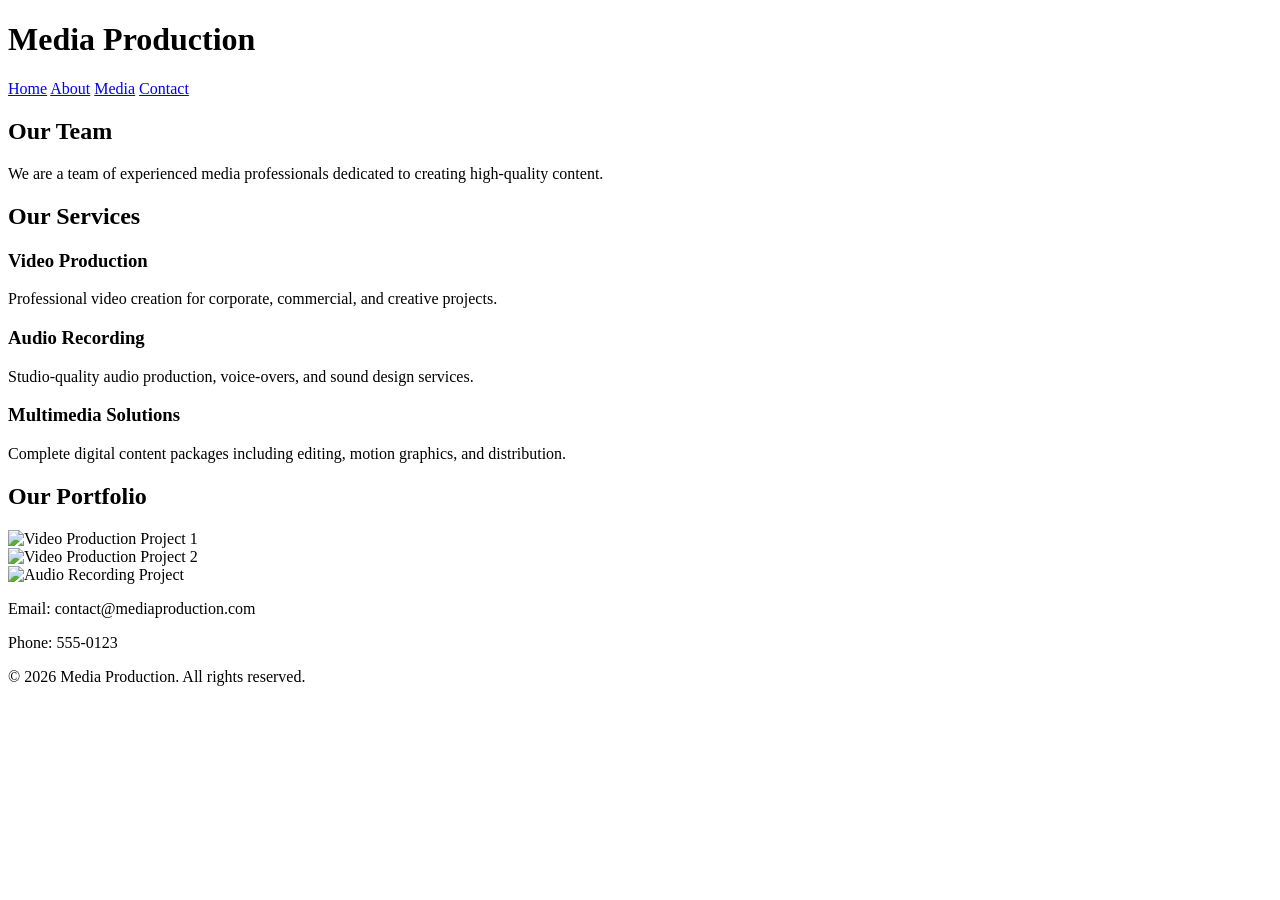
==== about.html @ 3b86c00f "added first changes to avout page" ====
<!DOCTYPE html>
<html lang="en">
<head>
    <meta charset="UTF-8">
    <meta name="viewport" content="width=device-width, initial-scale=1.0">
    <meta name="description" content="Learn about our experienced media production team and the professional services we offer.">
    <title>About Us - Media Production</title>
    <link rel="stylesheet" href="styles.css">
</head>
<body>
    <!-- Reusing the same header structure as index.html -->
    <header class="header">
        <div class="logo">
            <h1>Media Production</h1>
        </div>
        <nav class="nav">
            <a href="index.html">Home</a>
            <a href="about.html" class="active">About</a>
            <a href="media.html">Media</a>
            <a href="contact.html">Contact</a>
        </nav>
    </header>

    <main>
        <!-- Our Team Section -->
        <section class="team-section">
            <div class="container">
                <h2>Our Team</h2>
                <p class="section-description">
                    We are a team of experienced media professionals dedicated to creating high-quality content.
                </p>
            </div>
        </section>

        <!-- Services Section - Using Flexbox/Grid -->
        <section class="services-section">
            <div class="container">
                <h2>Our Services</h2>
                
                <div class="services-grid">
                    <div class="service-card">
                        <h3>Video Production</h3>
                        <p>Professional video creation for corporate, commercial, and creative projects.</p>
                    </div>
                    <div class="service-card">
                        <h3>Audio Recording</h3>
                        <p>Studio-quality audio production, voice-overs, and sound design services.</p>
                    </div>
                    <div class="service-card">
                        <h3>Multimedia Solutions</h3>
                        <p>Complete digital content packages including editing, motion graphics, and distribution.</p>
                    </div>
                </div>
            </div>
        </section>

        <!-- Portfolio Section - CSS Grid Gallery -->
        <section class="portfolio-section">
            <div class="container">
                <h2>Our Portfolio</h2>
                <div class="portfolio-grid">
                    <div class="portfolio-item">
                        <img src="images/work1.jpg" alt="Video Production Project 1">
                    </div>
                    <div class="portfolio-item">
                        <img src="images/work2.jpg" alt="Video Production Project 2">
                    </div>
                    <div class="portfolio-item">
                        <img src="images/work3.jpg" alt="Audio Recording Project">
                    </div>
                    <!-- Add more images as needed -->
                </div>
            </div>
        </section>
    </main>

    <!-- Footer -->
    <footer class="footer">
        <div class="container">
            <p>Email: contact@mediaproduction.com</p>
            <p>Phone: 555-0123</p>
            <p>&copy; 2026 Media Production. All rights reserved.</p>
        </div>
    </footer>

    <script src="js/script.js" defer></script>
</body>
</html>
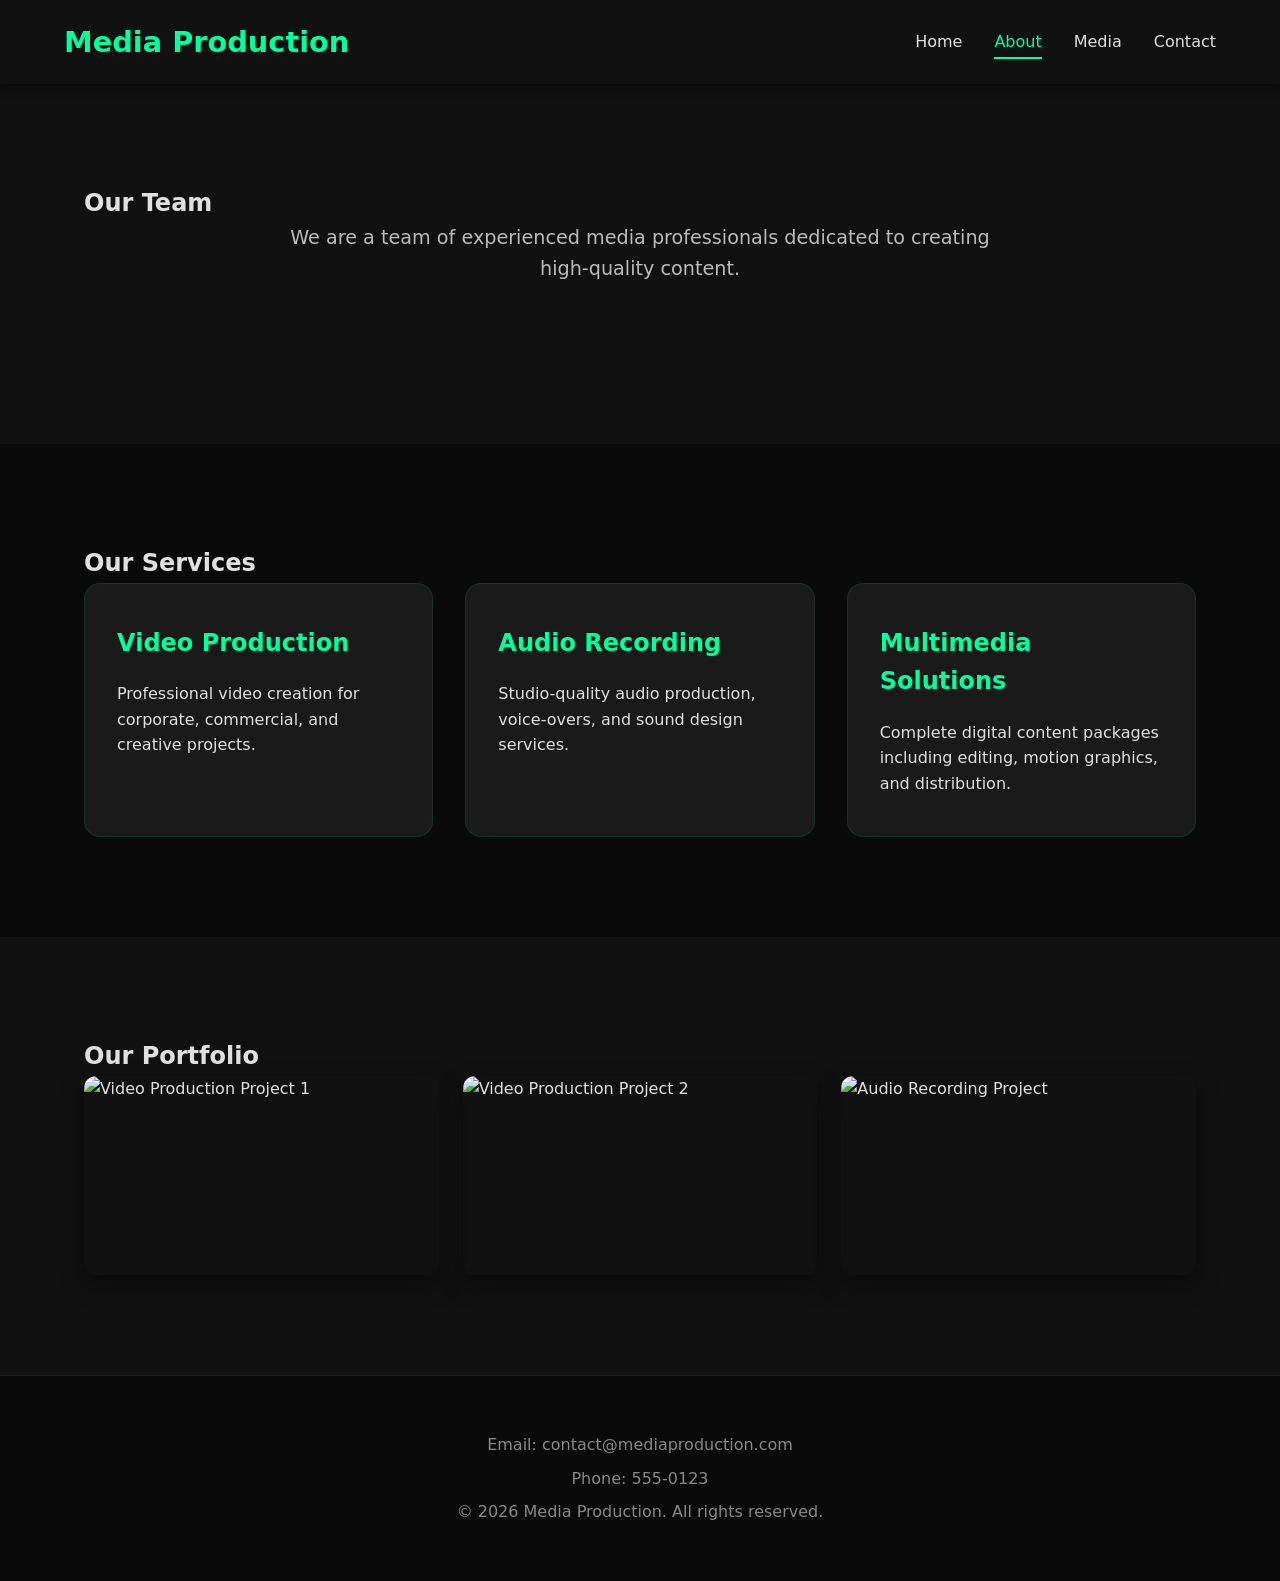
==== commit c0d4a636: "updated files to be linked with css from the folder" ====
--- a/about.html
+++ b/about.html
@@ -5,7 +5,7 @@
     <meta name="viewport" content="width=device-width, initial-scale=1.0">
     <meta name="description" content="Learn about our experienced media production team and the professional services we offer.">
     <title>About Us - Media Production</title>
-    <link rel="stylesheet" href="styles.css">
+    <link rel="stylesheet" href="/css/styles.css">
 </head>
 <body>
     <!-- Reusing the same header structure as index.html -->
--- a/css/styles.css
+++ b/css/styles.css
@@ -0,0 +1,373 @@
+/* =============================================
+   Media Production - Full Website Styles
+   Modern Dark Theme | Responsive | Advanced CSS
+   ============================================= */
+
+/* Reset & Base */
+* {
+    margin: 0;
+    padding: 0;
+    box-sizing: border-box;
+}
+
+body {
+    font-family: 'Segoe UI', system-ui, Arial, sans-serif;
+    line-height: 1.6;
+    color: #e0e0e0;
+    background-color: #0a0a0a;
+}
+
+/* ===================== HEADER (Shared) ===================== */
+.header {
+    background-color: #111111;
+    padding: 1.2rem 5%;
+    display: flex;
+    justify-content: space-between;
+    align-items: center;
+    position: sticky;
+    top: 0;
+    z-index: 100;
+    box-shadow: 0 2px 10px rgba(0, 0, 0, 0.5);
+}
+
+.logo h1 {
+    color: #00ff9d;
+    font-size: 1.8rem;
+    font-weight: 700;
+}
+
+.nav {
+    display: flex;
+    gap: 2rem;
+}
+
+.nav a {
+    color: #e0e0e0;
+    text-decoration: none;
+    font-weight: 500;
+    transition: all 0.3s ease;
+    position: relative;
+}
+
+.nav a:hover {
+    color: #00ff9d;
+    transform: translateY(-2px);
+}
+
+.nav a::after {
+    content: '';
+    position: absolute;
+    bottom: -4px;
+    left: 0;
+    width: 0;
+    height: 2px;
+    background-color: #00ff9d;
+    transition: width 0.3s ease;
+}
+
+.nav a:hover::after,
+.nav a.active::after {
+    width: 100%;
+}
+
+.nav a.active {
+    color: #00ff9d;
+}
+
+/* ===================== HERO (Index only) ===================== */
+.hero {
+    min-height: 85vh;
+    background: linear-gradient(rgba(0, 0, 0, 0.75), rgba(0, 0, 0, 0.75)), #1a1a1a;
+    display: flex;
+    align-items: center;
+    justify-content: center;
+    text-align: center;
+    position: relative;
+}
+
+.hero-content {
+    max-width: 800px;
+    padding: 0 20px;
+}
+
+.hero h2 {
+    font-size: 3.2rem;
+    margin-bottom: 1rem;
+    color: white;
+    text-shadow: 0 4px 15px rgba(0, 0, 0, 0.6);
+    animation: fadeInDown 1s ease forwards;
+}
+
+.hero p {
+    font-size: 1.3rem;
+    margin-bottom: 2.5rem;
+    color: #cccccc;
+    animation: fadeInUp 1s ease 0.3s forwards;
+    opacity: 0;
+}
+
+.cta-button {
+    display: inline-block;
+    background-color: #00ff9d;
+    color: #000;
+    padding: 14px 36px;
+    font-size: 1.1rem;
+    font-weight: 600;
+    text-decoration: none;
+    border-radius: 50px;
+    transition: all 0.4s ease;
+    box-shadow: 0 8px 25px rgba(0, 255, 157, 0.3);
+}
+
+.cta-button:hover {
+    background-color: #fff;
+    transform: scale(1.08) translateY(-4px);
+    box-shadow: 0 15px 35px rgba(0, 255, 157, 0.4);
+}
+
+/* ===================== REUSABLE CONTAINER ===================== */
+.container {
+    max-width: 1200px;
+    margin: 0 auto;
+    padding: 0 20px;
+}
+
+/* ===================== SECTIONS ===================== */
+section {
+    padding: 100px 5%;
+}
+
+/* ===================== ABOUT PAGE ===================== */
+.team-section, .services-section, .portfolio-section {
+    background-color: #111111;
+}
+
+.services-section {
+    background-color: #0a0a0a;
+}
+
+.section-description {
+    max-width: 700px;
+    margin: 0 auto 60px;
+    font-size: 1.2rem;
+    color: #bbbbbb;
+    text-align: center;
+}
+
+.services-grid, .portfolio-grid {
+    display: grid;
+    grid-template-columns: repeat(auto-fit, minmax(320px, 1fr));
+    gap: 2rem;
+}
+
+.service-card, .feature-card {
+    background-color: #1a1a1a;
+    padding: 2.5rem 2rem;
+    border-radius: 16px;
+    transition: all 0.4s ease;
+    border: 1px solid rgba(0, 255, 157, 0.1);
+}
+
+.service-card:hover, .feature-card:hover {
+    transform: translateY(-10px);
+    border-color: #00ff9d;
+    box-shadow: 0 15px 35px rgba(0, 255, 157, 0.2);
+}
+
+.service-card h3, .feature-card h3 {
+    color: #00ff9d;
+    margin-bottom: 1.2rem;
+    font-size: 1.5rem;
+}
+
+.portfolio-grid {
+    gap: 1.5rem;
+}
+
+.portfolio-item {
+    overflow: hidden;
+    border-radius: 12px;
+    aspect-ratio: 16 / 9;
+    box-shadow: 0 10px 25px rgba(0, 0, 0, 0.4);
+    transition: transform 0.4s ease;
+}
+
+.portfolio-item:hover {
+    transform: scale(1.04);
+}
+
+.portfolio-item img {
+    width: 100%;
+    height: 100%;
+    object-fit: cover;
+    transition: transform 0.6s ease;
+}
+
+.portfolio-item:hover img {
+    transform: scale(1.12);
+}
+
+/* ===================== MEDIA PAGE ===================== */
+.video-showcase video {
+    width: 100%;
+    max-width: 900px;
+    border-radius: 12px;
+    margin: 20px 0;
+    box-shadow: 0 15px 35px rgba(0, 0, 0, 0.6);
+}
+
+.audio-section {
+    background-color: #111111;
+}
+
+.audio-player {
+    width: 100%;
+    max-width: 600px;
+    margin: 20px 0;
+}
+
+.location-section {
+    background-color: #0a0a0a;
+}
+
+.map-container {
+    width: 100%;
+    max-width: 800px;
+    height: 400px;
+    border-radius: 12px;
+    overflow: hidden;
+    margin: 20px 0;
+    box-shadow: 0 10px 30px rgba(0, 0, 0, 0.5);
+}
+
+.testimonials-grid {
+    display: grid;
+    grid-template-columns: repeat(auto-fit, minmax(280px, 1fr));
+    gap: 2rem;
+    margin-top: 2rem;
+}
+
+.testimonial-card {
+    background-color: #1a1a1a;
+    padding: 2rem;
+    border-radius: 16px;
+    text-align: center;
+    transition: all 0.4s ease;
+}
+
+.testimonial-card:hover {
+    transform: translateY(-8px);
+}
+
+.testimonial-card img {
+    width: 100px;
+    height: 100px;
+    border-radius: 50%;
+    object-fit: cover;
+    margin-bottom: 1rem;
+    border: 3px solid #00ff9d;
+}
+
+/* ===================== CONTACT PAGE ===================== */
+.contact-section {
+    background-color: #111111;
+}
+
+.contact-form {
+    max-width: 700px;
+    margin: 0 auto;
+    background-color: #1a1a1a;
+    padding: 3rem;
+    border-radius: 16px;
+}
+
+.contact-form label {
+    display: block;
+    margin-bottom: 8px;
+    color: #00ff9d;
+    font-weight: 500;
+}
+
+.contact-form input,
+.contact-form textarea {
+    width: 100%;
+    padding: 14px;
+    margin-bottom: 1.5rem;
+    background-color: #222;
+    border: 1px solid #444;
+    border-radius: 8px;
+    color: #eee;
+    font-size: 1rem;
+    transition: border 0.3s ease;
+}
+
+.contact-form input:focus,
+.contact-form textarea:focus {
+    border-color: #00ff9d;
+    outline: none;
+    box-shadow: 0 0 0 3px rgba(0, 255, 157, 0.2);
+}
+
+.contact-form button {
+    background-color: #00ff9d;
+    color: #000;
+    padding: 14px 40px;
+    font-size: 1.1rem;
+    font-weight: 600;
+    border: none;
+    border-radius: 50px;
+    cursor: pointer;
+    transition: all 0.4s ease;
+}
+
+.contact-form button:hover {
+    background-color: #fff;
+    transform: scale(1.05);
+}
+
+/* ===================== FOOTER (Shared) ===================== */
+.footer {
+    background-color: #0a0a0a;
+    padding: 3rem 5%;
+    text-align: center;
+    border-top: 1px solid #222;
+}
+
+.footer p {
+    margin: 8px 0;
+    color: #888;
+}
+
+/* ===================== ANIMATIONS ===================== */
+@keyframes fadeInDown {
+    from { opacity: 0; transform: translateY(-40px); }
+    to { opacity: 1; transform: translateY(0); }
+}
+
+@keyframes fadeInUp {
+    from { opacity: 0; transform: translateY(30px); }
+    to { opacity: 1; transform: translateY(0); }
+}
+
+/* ===================== RESPONSIVE ===================== */
+@media (max-width: 768px) {
+    .header {
+        flex-direction: column;
+        gap: 1rem;
+        padding: 1rem 5%;
+    }
+    
+    .nav {
+        gap: 1.2rem;
+        flex-wrap: wrap;
+        justify-content: center;
+    }
+    
+    section {
+        padding: 70px 5%;
+    }
+    
+    .hero h2 {
+        font-size: 2.4rem;
+    }
+}
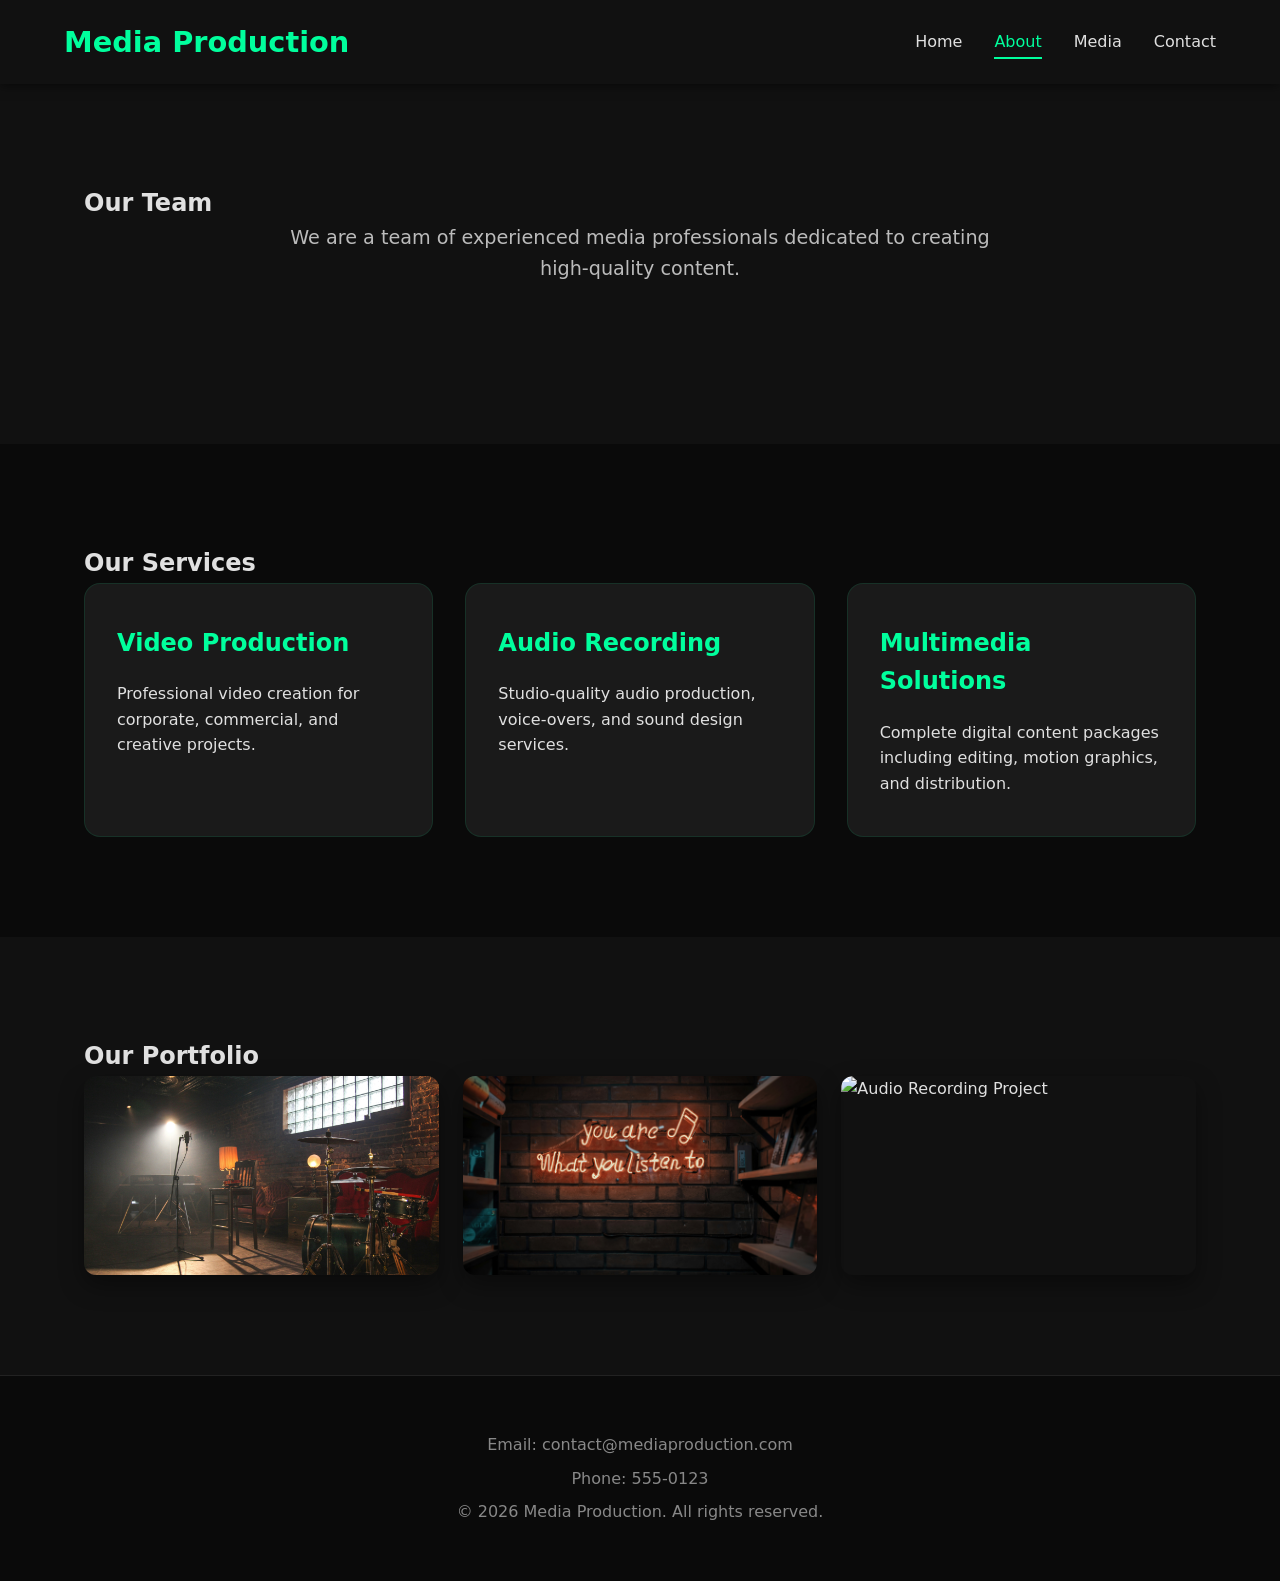
==== commit 5c81d1a6: "updated the portfolio in about page" ====
--- a/about.html
+++ b/about.html
@@ -8,7 +8,6 @@
     <link rel="stylesheet" href="/css/styles.css">
 </head>
 <body>
-    <!-- Reusing the same header structure as index.html -->
     <header class="header">
         <div class="logo">
             <h1>Media Production</h1>
@@ -22,7 +21,7 @@
     </header>
 
     <main>
-        <!-- Our Team Section -->
+        
         <section class="team-section">
             <div class="container">
                 <h2>Our Team</h2>
@@ -60,15 +59,14 @@
                 <h2>Our Portfolio</h2>
                 <div class="portfolio-grid">
                     <div class="portfolio-item">
-                        <img src="images/work1.jpg" alt="Video Production Project 1">
+                        <img src="images/john-matychuk-gUK3lA3K7Yo-unsplash.jpg" alt="Video Production Project 1">
                     </div>
                     <div class="portfolio-item">
-                        <img src="images/work2.jpg" alt="Video Production Project 2">
+                        <img src="images/mohammad-metri-1oKxSKSOowE-unsplash.jpg" alt="Video Production Project 2">
                     </div>
                     <div class="portfolio-item">
-                        <img src="images/work3.jpg" alt="Audio Recording Project">
+                        <img src="images/wes-hicks-MEL-jJnm7RQ-unsplash.jpg" alt="Audio Recording Project">
                     </div>
-                    <!-- Add more images as needed -->
                 </div>
             </div>
         </section>
--- a/css/styles.css
+++ b/css/styles.css
@@ -5,369 +5,429 @@
 
 /* Reset & Base */
 * {
-    margin: 0;
-    padding: 0;
-    box-sizing: border-box;
+  margin: 0;
+  padding: 0;
+  box-sizing: border-box;
 }
 
 body {
-    font-family: 'Segoe UI', system-ui, Arial, sans-serif;
-    line-height: 1.6;
-    color: #e0e0e0;
-    background-color: #0a0a0a;
+  font-family: "Segoe UI", system-ui, Arial, sans-serif;
+  line-height: 1.6;
+  color: #e0e0e0;
+  background-color: #0a0a0a;
 }
 
 /* ===================== HEADER (Shared) ===================== */
 .header {
-    background-color: #111111;
-    padding: 1.2rem 5%;
-    display: flex;
-    justify-content: space-between;
-    align-items: center;
-    position: sticky;
-    top: 0;
-    z-index: 100;
-    box-shadow: 0 2px 10px rgba(0, 0, 0, 0.5);
+  background-color: #111111;
+  padding: 1.2rem 5%;
+  display: flex;
+  justify-content: space-between;
+  align-items: center;
+  position: sticky;
+  top: 0;
+  z-index: 100;
+  box-shadow: 0 2px 10px rgba(0, 0, 0, 0.5);
 }
 
 .logo h1 {
-    color: #00ff9d;
-    font-size: 1.8rem;
-    font-weight: 700;
+  color: #00ff9d;
+  font-size: 1.8rem;
+  font-weight: 700;
 }
 
 .nav {
-    display: flex;
-    gap: 2rem;
+  display: flex;
+  gap: 2rem;
 }
 
 .nav a {
-    color: #e0e0e0;
-    text-decoration: none;
-    font-weight: 500;
-    transition: all 0.3s ease;
-    position: relative;
+  color: #e0e0e0;
+  text-decoration: none;
+  font-weight: 500;
+  transition: all 0.3s ease;
+  position: relative;
 }
 
 .nav a:hover {
-    color: #00ff9d;
-    transform: translateY(-2px);
+  color: #00ff9d;
+  transform: translateY(-2px);
 }
 
 .nav a::after {
-    content: '';
-    position: absolute;
-    bottom: -4px;
-    left: 0;
-    width: 0;
-    height: 2px;
-    background-color: #00ff9d;
-    transition: width 0.3s ease;
+  content: "";
+  position: absolute;
+  bottom: -4px;
+  left: 0;
+  width: 0;
+  height: 2px;
+  background-color: #00ff9d;
+  transition: width 0.3s ease;
 }
 
 .nav a:hover::after,
 .nav a.active::after {
-    width: 100%;
+  width: 100%;
 }
 
 .nav a.active {
-    color: #00ff9d;
+  color: #00ff9d;
 }
 
 /* ===================== HERO (Index only) ===================== */
 .hero {
-    min-height: 85vh;
-    background: linear-gradient(rgba(0, 0, 0, 0.75), rgba(0, 0, 0, 0.75)), #1a1a1a;
-    display: flex;
-    align-items: center;
-    justify-content: center;
-    text-align: center;
-    position: relative;
+  min-height: 85vh;
+  background-image: url("../images/marcela-laskoski-YrtFlrLo2DQ-unsplash.jpg");
+  background-size: cover;
+  background-position: center;
+  background-repeat: no-repeat;
+  position: relative;
+  display: flex;
+  align-items: center; /* Vertical centering */
+  justify-content: center; /* Horizontal centering */
+}
+
+.hero::before {
+  content: "";
+  position: absolute;
+  inset: 0;
+  background: rgba(0, 0, 0, 0.72); 
+  z-index: 1;
 }
 
 .hero-content {
-    max-width: 800px;
-    padding: 0 20px;
-}
-
+  position: relative;
+  z-index: 2;
+  max-width: 820px;
+  padding: 0 20px;
+  text-align: center;
+  width: 100%;
+}
+
+/* Desktop Hero Text */
 .hero h2 {
-    font-size: 3.2rem;
-    margin-bottom: 1rem;
-    color: white;
-    text-shadow: 0 4px 15px rgba(0, 0, 0, 0.6);
-    animation: fadeInDown 1s ease forwards;
+  font-size: 3.2rem;
+  margin-bottom: 1.2rem;
+  color: white;
+  text-shadow: 0 4px 20px rgba(0, 0, 0, 0.8);
+  line-height: 1.1;
 }
 
 .hero p {
-    font-size: 1.3rem;
-    margin-bottom: 2.5rem;
-    color: #cccccc;
-    animation: fadeInUp 1s ease 0.3s forwards;
-    opacity: 0;
-}
-
+  font-size: 1.35rem;
+  margin-bottom: 2.8rem;
+  color: #e0e0e0;
+  max-width: 680px;
+  margin-left: auto;
+  margin-right: auto;
+}
 .cta-button {
-    display: inline-block;
-    background-color: #00ff9d;
-    color: #000;
-    padding: 14px 36px;
-    font-size: 1.1rem;
-    font-weight: 600;
-    text-decoration: none;
-    border-radius: 50px;
-    transition: all 0.4s ease;
-    box-shadow: 0 8px 25px rgba(0, 255, 157, 0.3);
+  display: inline-block;
+  background-color: #00ff9d;
+  color: #000;
+  padding: 14px 36px;
+  font-size: 1.1rem;
+  font-weight: 600;
+  text-decoration: none;
+  border-radius: 50px;
+  transition: all 0.4s ease;
+  box-shadow: 0 8px 25px rgba(0, 255, 157, 0.3);
 }
 
 .cta-button:hover {
-    background-color: #fff;
-    transform: scale(1.08) translateY(-4px);
-    box-shadow: 0 15px 35px rgba(0, 255, 157, 0.4);
+  background-color: #b2e2b2;
+  transform: scale(1.08) translateY(-4px);
+  box-shadow: 0 15px 35px rgba(0, 255, 157, 0.4);
 }
 
 /* ===================== REUSABLE CONTAINER ===================== */
 .container {
-    max-width: 1200px;
-    margin: 0 auto;
-    padding: 0 20px;
+  max-width: 1200px;
+  margin: 0 auto;
+  padding: 0 20px;
 }
 
 /* ===================== SECTIONS ===================== */
 section {
-    padding: 100px 5%;
+  padding: 100px 5%;
 }
 
 /* ===================== ABOUT PAGE ===================== */
-.team-section, .services-section, .portfolio-section {
-    background-color: #111111;
+.team-section,
+.services-section,
+.portfolio-section {
+  background-color: #111111;
 }
 
 .services-section {
-    background-color: #0a0a0a;
+  background-color: #0a0a0a;
 }
 
 .section-description {
-    max-width: 700px;
-    margin: 0 auto 60px;
-    font-size: 1.2rem;
-    color: #bbbbbb;
-    text-align: center;
-}
-
-.services-grid, .portfolio-grid {
-    display: grid;
-    grid-template-columns: repeat(auto-fit, minmax(320px, 1fr));
-    gap: 2rem;
-}
-
-.service-card, .feature-card {
-    background-color: #1a1a1a;
-    padding: 2.5rem 2rem;
-    border-radius: 16px;
-    transition: all 0.4s ease;
-    border: 1px solid rgba(0, 255, 157, 0.1);
-}
-
-.service-card:hover, .feature-card:hover {
-    transform: translateY(-10px);
-    border-color: #00ff9d;
-    box-shadow: 0 15px 35px rgba(0, 255, 157, 0.2);
-}
-
-.service-card h3, .feature-card h3 {
-    color: #00ff9d;
-    margin-bottom: 1.2rem;
-    font-size: 1.5rem;
-}
-
+  max-width: 700px;
+  margin: 0 auto 60px;
+  font-size: 1.2rem;
+  color: #bbbbbb;
+  text-align: center;
+}
+
+.services-grid,
 .portfolio-grid {
-    gap: 1.5rem;
+  display: grid;
+  grid-template-columns: repeat(auto-fit, minmax(320px, 1fr));
+  gap: 2rem;
+}
+
+.service-card,
+.feature-card {
+  background-color: #1a1a1a;
+  padding: 2.5rem 2rem;
+  border-radius: 16px;
+  transition: all 0.4s ease;
+  border: 1px solid rgba(0, 255, 157, 0.1);
+}
+
+.service-card:hover,
+.feature-card:hover {
+  transform: translateY(-10px);
+  border-color: #00ff9d;
+  box-shadow: 0 15px 35px rgba(0, 255, 157, 0.2);
+}
+
+.service-card h3,
+.feature-card h3 {
+  color: #00ff9d;
+  margin-bottom: 1.2rem;
+  font-size: 1.5rem;
+}
+
+.portfolio-grid {
+  gap: 1.5rem;
 }
 
 .portfolio-item {
-    overflow: hidden;
-    border-radius: 12px;
-    aspect-ratio: 16 / 9;
-    box-shadow: 0 10px 25px rgba(0, 0, 0, 0.4);
-    transition: transform 0.4s ease;
+  overflow: hidden;
+  border-radius: 12px;
+  aspect-ratio: 16 / 9;
+  box-shadow: 0 10px 25px rgba(0, 0, 0, 0.4);
+  transition: transform 0.4s ease;
 }
 
 .portfolio-item:hover {
-    transform: scale(1.04);
+  transform: scale(1.04);
 }
 
 .portfolio-item img {
-    width: 100%;
-    height: 100%;
-    object-fit: cover;
-    transition: transform 0.6s ease;
+  width: 100%;
+  height: 100%;
+  object-fit: cover;
+  transition: transform 0.6s ease;
 }
 
 .portfolio-item:hover img {
-    transform: scale(1.12);
+  transform: scale(1.12);
 }
 
 /* ===================== MEDIA PAGE ===================== */
 .video-showcase video {
-    width: 100%;
-    max-width: 900px;
-    border-radius: 12px;
-    margin: 20px 0;
-    box-shadow: 0 15px 35px rgba(0, 0, 0, 0.6);
+  width: 100%;
+  max-width: 900px;
+  border-radius: 12px;
+  margin: 20px 0;
+  box-shadow: 0 15px 35px rgba(0, 0, 0, 0.6);
 }
 
 .audio-section {
-    background-color: #111111;
+  background-color: #111111;
 }
 
 .audio-player {
-    width: 100%;
-    max-width: 600px;
-    margin: 20px 0;
+  width: 100%;
+  max-width: 600px;
+  margin: 20px 0;
 }
 
 .location-section {
-    background-color: #0a0a0a;
+  background-color: #0a0a0a;
 }
 
 .map-container {
-    width: 100%;
-    max-width: 800px;
-    height: 400px;
-    border-radius: 12px;
-    overflow: hidden;
-    margin: 20px 0;
-    box-shadow: 0 10px 30px rgba(0, 0, 0, 0.5);
+  width: 100%;
+  max-width: 800px;
+  height: 400px;
+  border-radius: 12px;
+  overflow: hidden;
+  margin: 20px 0;
+  box-shadow: 0 10px 30px rgba(0, 0, 0, 0.5);
 }
 
 .testimonials-grid {
-    display: grid;
-    grid-template-columns: repeat(auto-fit, minmax(280px, 1fr));
-    gap: 2rem;
-    margin-top: 2rem;
+  display: grid;
+  grid-template-columns: repeat(auto-fit, minmax(280px, 1fr));
+  gap: 2rem;
+  margin-top: 2rem;
 }
 
 .testimonial-card {
-    background-color: #1a1a1a;
-    padding: 2rem;
-    border-radius: 16px;
-    text-align: center;
-    transition: all 0.4s ease;
+  background-color: #1a1a1a;
+  padding: 2rem;
+  border-radius: 16px;
+  text-align: center;
+  transition: all 0.4s ease;
 }
 
 .testimonial-card:hover {
-    transform: translateY(-8px);
+  transform: translateY(-8px);
 }
 
 .testimonial-card img {
-    width: 100px;
-    height: 100px;
-    border-radius: 50%;
-    object-fit: cover;
-    margin-bottom: 1rem;
-    border: 3px solid #00ff9d;
+  width: 100px;
+  height: 100px;
+  border-radius: 50%;
+  object-fit: cover;
+  margin-bottom: 1rem;
+  border: 3px solid #00ff9d;
 }
 
 /* ===================== CONTACT PAGE ===================== */
 .contact-section {
-    background-color: #111111;
+  background-color: #111111;
 }
 
 .contact-form {
-    max-width: 700px;
-    margin: 0 auto;
-    background-color: #1a1a1a;
-    padding: 3rem;
-    border-radius: 16px;
+  max-width: 700px;
+  margin: 0 auto;
+  background-color: #1a1a1a;
+  padding: 3rem;
+  border-radius: 16px;
 }
 
 .contact-form label {
-    display: block;
-    margin-bottom: 8px;
-    color: #00ff9d;
-    font-weight: 500;
+  display: block;
+  margin-bottom: 8px;
+  color: #00ff9d;
+  font-weight: 500;
 }
 
 .contact-form input,
 .contact-form textarea {
-    width: 100%;
-    padding: 14px;
-    margin-bottom: 1.5rem;
-    background-color: #222;
-    border: 1px solid #444;
-    border-radius: 8px;
-    color: #eee;
-    font-size: 1rem;
-    transition: border 0.3s ease;
+  width: 100%;
+  padding: 14px;
+  margin-bottom: 1.5rem;
+  background-color: #222;
+  border: 1px solid #444;
+  border-radius: 8px;
+  color: #eee;
+  font-size: 1rem;
+  transition: border 0.3s ease;
 }
 
 .contact-form input:focus,
 .contact-form textarea:focus {
-    border-color: #00ff9d;
-    outline: none;
-    box-shadow: 0 0 0 3px rgba(0, 255, 157, 0.2);
+  border-color: #00ff9d;
+  outline: none;
+  box-shadow: 0 0 0 3px rgba(0, 255, 157, 0.2);
 }
 
 .contact-form button {
-    background-color: #00ff9d;
-    color: #000;
-    padding: 14px 40px;
-    font-size: 1.1rem;
-    font-weight: 600;
-    border: none;
-    border-radius: 50px;
-    cursor: pointer;
-    transition: all 0.4s ease;
+  background-color: #00ff9d;
+  color: #000;
+  padding: 14px 40px;
+  font-size: 1.1rem;
+  font-weight: 600;
+  border: none;
+  border-radius: 50px;
+  cursor: pointer;
+  transition: all 0.4s ease;
 }
 
 .contact-form button:hover {
-    background-color: #fff;
-    transform: scale(1.05);
+  background-color: #fff;
+  transform: scale(1.05);
 }
 
 /* ===================== FOOTER (Shared) ===================== */
 .footer {
-    background-color: #0a0a0a;
-    padding: 3rem 5%;
-    text-align: center;
-    border-top: 1px solid #222;
+  background-color: #0a0a0a;
+  padding: 3rem 5%;
+  text-align: center;
+  border-top: 1px solid #222;
 }
 
 .footer p {
-    margin: 8px 0;
-    color: #888;
+  margin: 8px 0;
+  color: #888;
 }
 
 /* ===================== ANIMATIONS ===================== */
 @keyframes fadeInDown {
-    from { opacity: 0; transform: translateY(-40px); }
-    to { opacity: 1; transform: translateY(0); }
+  from {
+    opacity: 0;
+    transform: translateY(-40px);
+  }
+  to {
+    opacity: 1;
+    transform: translateY(0);
+  }
 }
 
 @keyframes fadeInUp {
-    from { opacity: 0; transform: translateY(30px); }
-    to { opacity: 1; transform: translateY(0); }
+  from {
+    opacity: 0;
+    transform: translateY(30px);
+  }
+  to {
+    opacity: 1;
+    transform: translateY(0);
+  }
 }
 
 /* ===================== RESPONSIVE ===================== */
 @media (max-width: 768px) {
-    .header {
-        flex-direction: column;
-        gap: 1rem;
-        padding: 1rem 5%;
-    }
-    
-    .nav {
-        gap: 1.2rem;
-        flex-wrap: wrap;
-        justify-content: center;
-    }
-    
-    section {
-        padding: 70px 5%;
-    }
-    
-    .hero h2 {
-        font-size: 2.4rem;
-    }
-}+  .header {
+    flex-direction: column;
+    gap: 1rem;
+    padding: 1rem 5%;
+  }
+
+  .nav {
+    gap: 1.2rem;
+    flex-wrap: wrap;
+    justify-content: center;
+  }
+
+  section {
+    padding: 70px 5%;
+  }
+
+  .hero {
+    min-height: 75vh; /* Slightly shorter on mobile */
+    padding: 0 5%;
+  }
+
+  .hero h2 {
+    font-size: 2.1rem; /* Much better size for mobile */
+    margin-bottom: 1rem;
+  }
+
+  .hero p {
+    font-size: 1.1rem;
+    margin-bottom: 2rem;
+  }
+
+  .cta-button {
+    padding: 12px 28px;
+    font-size: 1rem;
+  }
+}
+
+/* Extra small screens */
+@media (max-width: 480px) {
+  .hero h2 {
+    font-size: 1.85rem;
+  }
+
+  .hero p {
+    font-size: 1.05rem;
+  }
+}
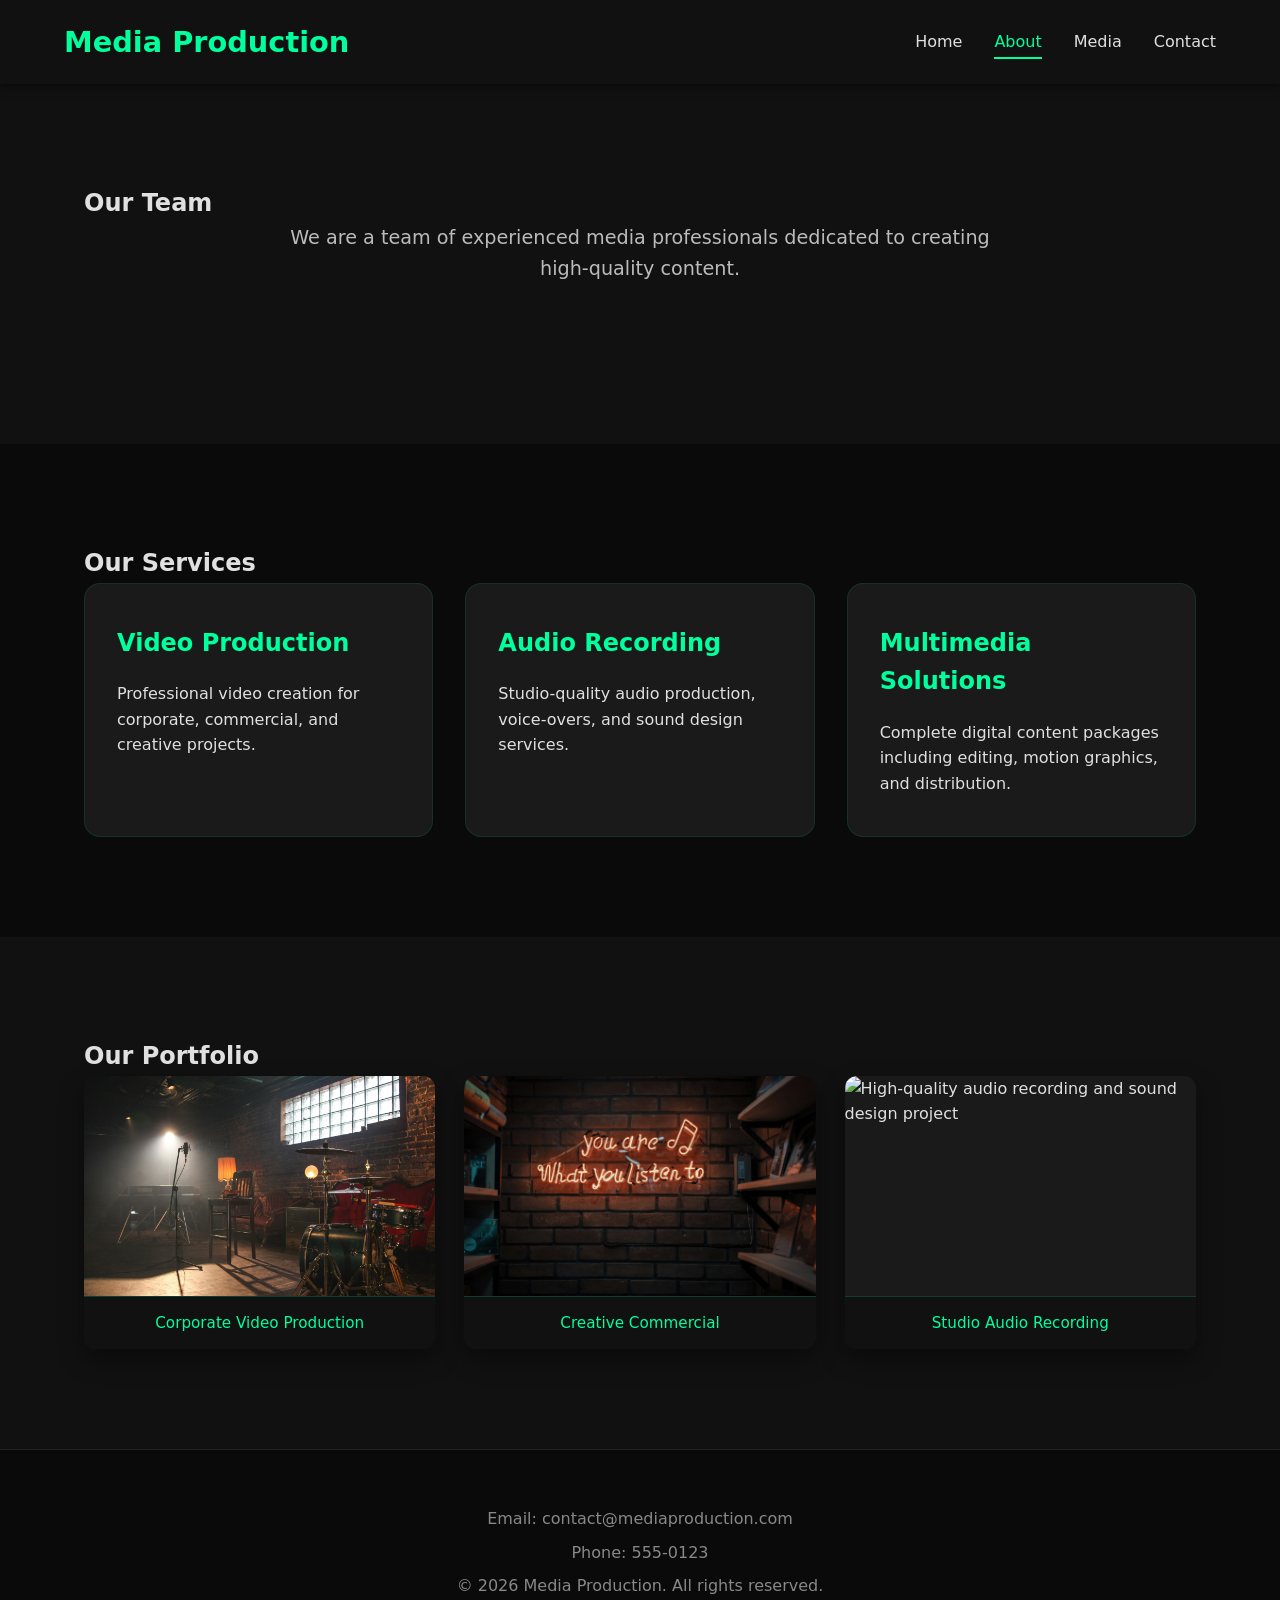
==== commit 18726307: "used the correct figcaption and stying for it to show" ====
--- a/about.html
+++ b/about.html
@@ -1,12 +1,13 @@
 <!DOCTYPE html>
 <html lang="en">
+
 <head>
     <meta charset="UTF-8">
     <meta name="viewport" content="width=device-width, initial-scale=1.0">
-    <meta name="description" content="Learn about our experienced media production team and the professional services we offer.">
     <title>About Us - Media Production</title>
     <link rel="stylesheet" href="/css/styles.css">
 </head>
+
 <body>
     <header class="header">
         <div class="logo">
@@ -21,7 +22,7 @@
     </header>
 
     <main>
-        
+
         <section class="team-section">
             <div class="container">
                 <h2>Our Team</h2>
@@ -35,7 +36,7 @@
         <section class="services-section">
             <div class="container">
                 <h2>Our Services</h2>
-                
+
                 <div class="services-grid">
                     <div class="service-card">
                         <h3>Video Production</h3>
@@ -58,15 +59,25 @@
             <div class="container">
                 <h2>Our Portfolio</h2>
                 <div class="portfolio-grid">
-                    <div class="portfolio-item">
-                        <img src="images/john-matychuk-gUK3lA3K7Yo-unsplash.jpg" alt="Video Production Project 1">
-                    </div>
-                    <div class="portfolio-item">
-                        <img src="images/mohammad-metri-1oKxSKSOowE-unsplash.jpg" alt="Video Production Project 2">
-                    </div>
-                    <div class="portfolio-item">
-                        <img src="images/wes-hicks-MEL-jJnm7RQ-unsplash.jpg" alt="Audio Recording Project">
-                    </div>
+
+                    <figure class="portfolio-item">
+                        <img src="images/john-matychuk-gUK3lA3K7Yo-unsplash.jpg"
+                            alt="Professional video production project showcasing corporate branding">
+                        <figcaption>Corporate Video Production</figcaption>
+                    </figure>
+
+                    <figure class="portfolio-item">
+                        <img src="images/mohammad-metri-1oKxSKSOowE-unsplash.jpg"
+                            alt="Creative commercial video production">
+                        <figcaption>Creative Commercial</figcaption>
+                    </figure>
+
+                    <figure class="portfolio-item">
+                        <img src="images/wes-hicks-MEL-jJnm7RQ-unsplash.jpg"
+                            alt="High-quality audio recording and sound design project">
+                        <figcaption>Studio Audio Recording</figcaption>
+                    </figure>
+
                 </div>
             </div>
         </section>
@@ -83,4 +94,5 @@
 
     <script src="js/script.js" defer></script>
 </body>
+
 </html>
--- a/css/styles.css
+++ b/css/styles.css
@@ -1,9 +1,3 @@
-/* =============================================
-   Media Production - Full Website Styles
-   Modern Dark Theme | Responsive | Advanced CSS
-   ============================================= */
-
-/* Reset & Base */
 * {
   margin: 0;
   padding: 0;
@@ -74,7 +68,7 @@
   color: #00ff9d;
 }
 
-/* ===================== HERO (Index only) ===================== */
+/* ===================== HERO ===================== */
 .hero {
   min-height: 85vh;
   background-image: url("../images/marcela-laskoski-YrtFlrLo2DQ-unsplash.jpg");
@@ -104,7 +98,6 @@
   width: 100%;
 }
 
-/* Desktop Hero Text */
 .hero h2 {
   font-size: 3.2rem;
   margin-bottom: 1.2rem;
@@ -202,30 +195,46 @@
 }
 
 .portfolio-grid {
-  gap: 1.5rem;
+    display: grid;
+    grid-template-columns: repeat(auto-fit, minmax(300px, 1fr));
+    gap: 1.8rem;
 }
 
 .portfolio-item {
-  overflow: hidden;
-  border-radius: 12px;
-  aspect-ratio: 16 / 9;
-  box-shadow: 0 10px 25px rgba(0, 0, 0, 0.4);
-  transition: transform 0.4s ease;
+    overflow: hidden;
+    border-radius: 12px;
+    box-shadow: 0 10px 25px rgba(0, 0, 0, 0.4);
+    transition: transform 0.4s ease;
+    background-color: #1a1a1a;
+    flex-direction: column;
 }
 
 .portfolio-item:hover {
-  transform: scale(1.04);
+    transform: scale(1.04);
 }
 
 .portfolio-item img {
-  width: 100%;
-  height: 100%;
-  object-fit: cover;
-  transition: transform 0.6s ease;
+    width: 100%;
+    height: 220px;
+    object-fit: cover;
+    transition: transform 0.6s ease;
+    display: block;
 }
 
 .portfolio-item:hover img {
-  transform: scale(1.12);
+    transform: scale(1.12);
+}
+
+/* Figcaption Styling */
+.portfolio-item figcaption {
+    padding: 14px 16px;
+    background-color: #111111;
+    color: #00ff9d;
+    font-size: 0.95rem;
+    text-align: center;
+    font-weight: 500;
+    border-top: 1px solid rgba(0, 255, 157, 0.2);
+    flex-shrink: 0;
 }
 
 /* ===================== MEDIA PAGE ===================== */
@@ -346,7 +355,7 @@
   transform: scale(1.05);
 }
 
-/* ===================== FOOTER (Shared) ===================== */
+/* ===================== FOOTER ===================== */
 .footer {
   background-color: #0a0a0a;
   padding: 3rem 5%;
@@ -401,12 +410,12 @@
   }
 
   .hero {
-    min-height: 75vh; /* Slightly shorter on mobile */
+    min-height: 75vh;
     padding: 0 5%;
   }
 
   .hero h2 {
-    font-size: 2.1rem; /* Much better size for mobile */
+    font-size: 2.1rem;
     margin-bottom: 1rem;
   }
 
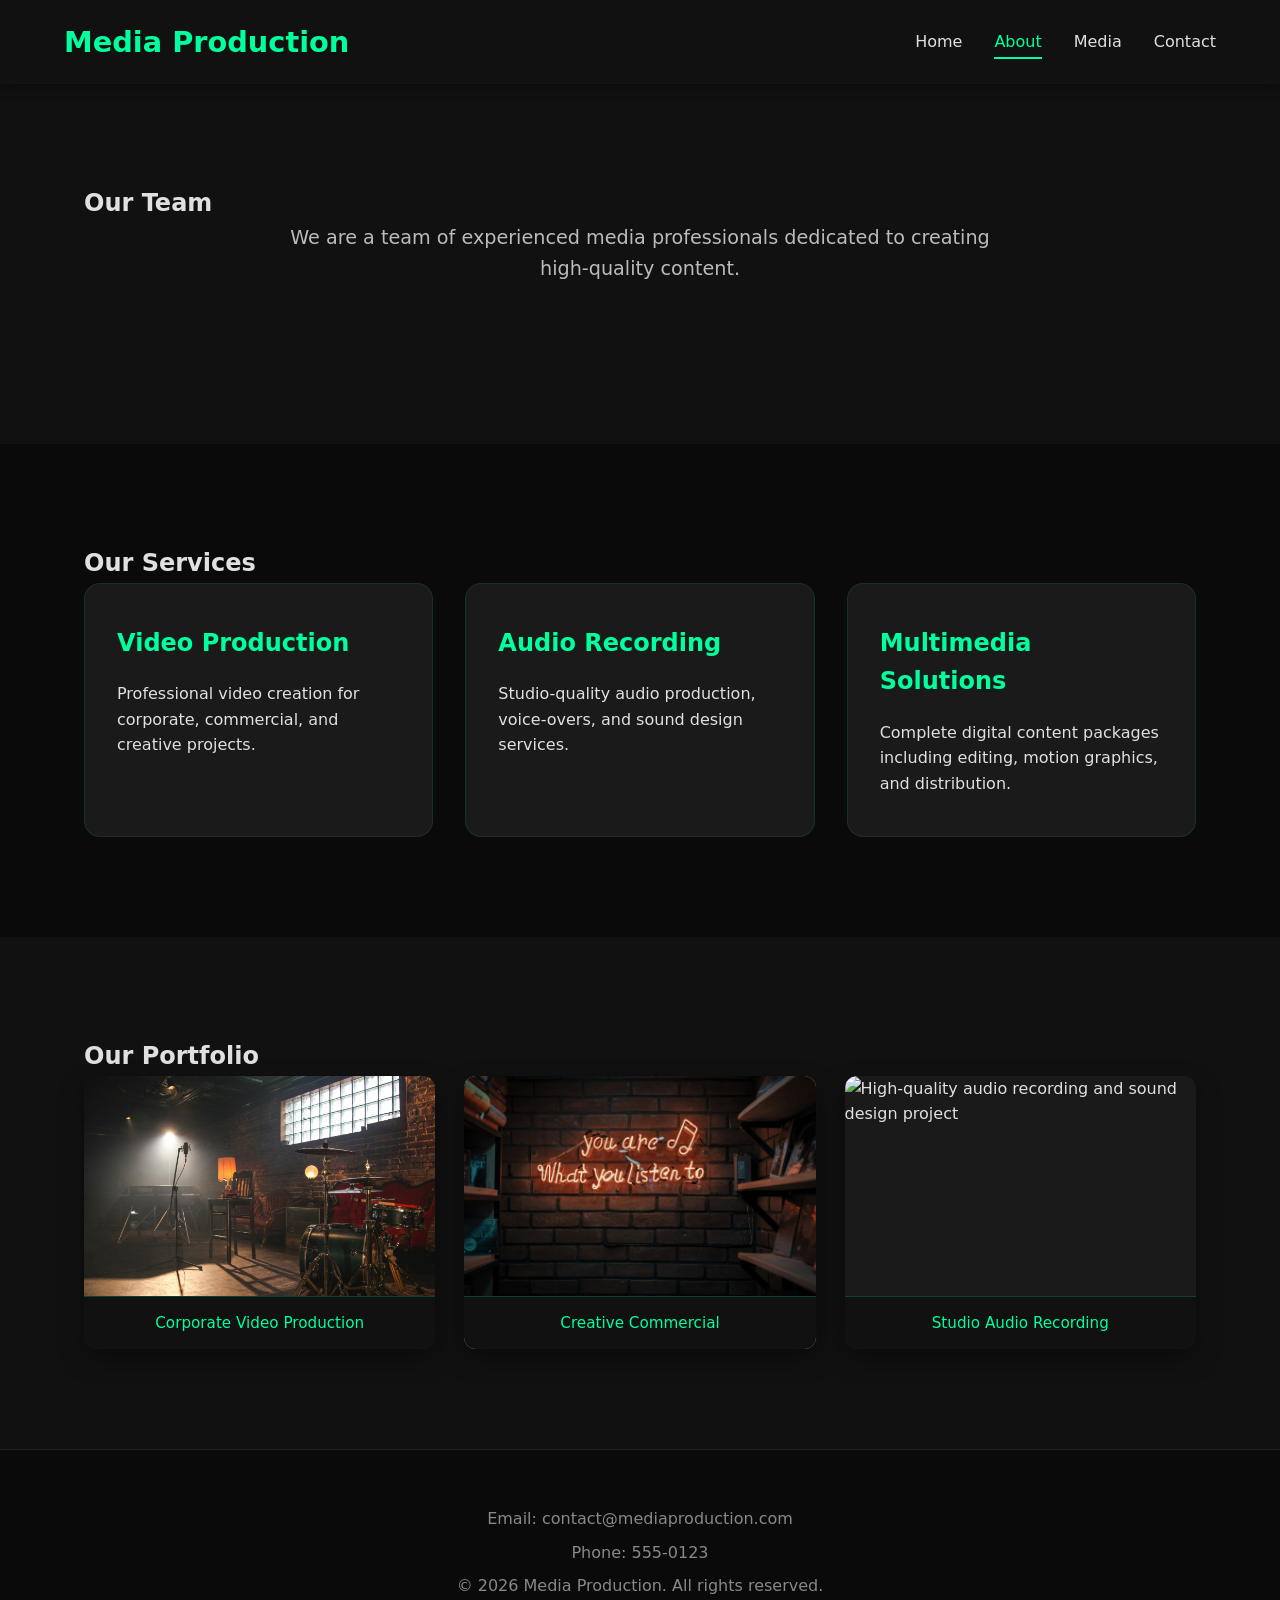
==== commit 22985944: "fixed the errors and warnings from the validator" ====
--- a/about.html
+++ b/about.html
@@ -4,8 +4,10 @@
 <head>
     <meta charset="UTF-8">
     <meta name="viewport" content="width=device-width, initial-scale=1.0">
+        <meta name="description" content="It gives you more about us as a production and it's act as a landing page">
+
     <title>About Us - Media Production</title>
-    <link rel="stylesheet" href="/css/styles.css">
+    <link rel="stylesheet" href="css/styles.css">
 </head>
 
 <body>
@@ -91,8 +93,6 @@
             <p>&copy; 2026 Media Production. All rights reserved.</p>
         </div>
     </footer>
-
-    <script src="js/script.js" defer></script>
 </body>
 
 </html>
--- a/css/styles.css
+++ b/css/styles.css
@@ -85,7 +85,7 @@
   content: "";
   position: absolute;
   inset: 0;
-  background: rgba(0, 0, 0, 0.72); 
+  background: rgba(0, 0, 0, 0.72);
   z-index: 1;
 }
 
@@ -96,6 +96,7 @@
   padding: 0 20px;
   text-align: center;
   width: 100%;
+  animation: fadeInDown 1s ease-out forwards;
 }
 
 .hero h2 {
@@ -182,7 +183,7 @@
 
 .service-card:hover,
 .feature-card:hover {
-  transform: translateY(-10px);
+  transform: translateY(-10px) rotate(2deg);
   border-color: #00ff9d;
   box-shadow: 0 15px 35px rgba(0, 255, 157, 0.2);
 }
@@ -195,46 +196,47 @@
 }
 
 .portfolio-grid {
-    display: grid;
-    grid-template-columns: repeat(auto-fit, minmax(300px, 1fr));
-    gap: 1.8rem;
+  display: grid;
+  grid-template-columns: repeat(auto-fit, minmax(300px, 1fr));
+  gap: 1.8rem;
 }
 
 .portfolio-item {
-    overflow: hidden;
-    border-radius: 12px;
-    box-shadow: 0 10px 25px rgba(0, 0, 0, 0.4);
-    transition: transform 0.4s ease;
-    background-color: #1a1a1a;
-    flex-direction: column;
+  overflow: hidden;
+  border-radius: 12px;
+  box-shadow: 0 10px 25px rgba(0, 0, 0, 0.4);
+  transition: transform 0.4s ease;
+  background-color: #1a1a1a;
+  display: flex;
+  flex-direction: column;
 }
 
 .portfolio-item:hover {
-    transform: scale(1.04);
+  transform: scale(1.04);
 }
 
 .portfolio-item img {
-    width: 100%;
-    height: 220px;
-    object-fit: cover;
-    transition: transform 0.6s ease;
-    display: block;
+  width: 100%;
+  height: 220px;
+  object-fit: cover;
+  transition: transform 0.6s ease;
+  display: block;
 }
 
 .portfolio-item:hover img {
-    transform: scale(1.12);
+  transform: scale(1.12);
 }
 
 /* Figcaption Styling */
 .portfolio-item figcaption {
-    padding: 14px 16px;
-    background-color: #111111;
-    color: #00ff9d;
-    font-size: 0.95rem;
-    text-align: center;
-    font-weight: 500;
-    border-top: 1px solid rgba(0, 255, 157, 0.2);
-    flex-shrink: 0;
+  padding: 14px 16px;
+  background-color: #111111;
+  color: #00ff9d;
+  font-size: 0.95rem;
+  text-align: center;
+  font-weight: 500;
+  border-top: 1px solid rgba(0, 255, 157, 0.2);
+  flex-shrink: 0;
 }
 
 /* ===================== MEDIA PAGE ===================== */
@@ -270,10 +272,23 @@
   box-shadow: 0 10px 30px rgba(0, 0, 0, 0.5);
 }
 
+.t-t {
+  grid-area: lead;
+}
+.t-t1 {
+  grid-area: side1;
+}
+.t-t2 {
+  grid-area: side2;
+}
+
 .testimonials-grid {
   display: grid;
-  grid-template-columns: repeat(auto-fit, minmax(280px, 1fr));
   gap: 2rem;
+  grid-template-areas:
+    "lead"
+    "side1"
+    "side2";
   margin-top: 2rem;
 }
 
@@ -287,6 +302,10 @@
 
 .testimonial-card:hover {
   transform: translateY(-8px);
+}
+
+.portfolio-grid .portfolio-item:nth-child(even) {
+  background-color: #e09e9e;
 }
 
 .testimonial-card img {
@@ -299,62 +318,170 @@
 }
 
 /* ===================== CONTACT PAGE ===================== */
+.error-hint {
+  display: block;
+  font-size: 0.85rem;
+  color: #ff4d4d;
+  margin-top: -1rem;
+  margin-bottom: 1.2rem;
+  opacity: 0.85;
+}
+
+.contact-form input,
+.contact-form select,
+.contact-form textarea {
+  margin-bottom: 1.2rem;
+}
+
+.contact-form fieldset > input[type="text"] {
+  border-left: 3px solid #333;
+}
+
 .contact-section {
   background-color: #111111;
+  padding: 100px 5%;
 }
 
 .contact-form {
-  max-width: 700px;
+  max-width: 720px;
   margin: 0 auto;
   background-color: #1a1a1a;
-  padding: 3rem;
+  padding: 3rem 2.5rem;
   border-radius: 16px;
+  box-shadow: 0 15px 40px rgba(0, 0, 0, 0.5);
+}
+
+.contact-form fieldset {
+  border: 1px solid #333;
+  border-radius: 12px;
+  padding: 1.8rem 2rem;
+  margin-bottom: 2.2rem;
+  background-color: #222;
+}
+
+.contact-form legend {
+  color: #00ff9d;
+  font-size: 1.25rem;
+  font-weight: 600;
+  padding: 0 12px;
+  background-color: #1a1a1a;
 }
 
 .contact-form label {
   display: block;
   margin-bottom: 8px;
-  color: #00ff9d;
+  color: #ddd;
   font-weight: 500;
 }
 
+.required {
+  color: #ff4d4d;
+}
+
+.group-label {
+  color: #ddd;
+  font-weight: 500;
+  margin: 1.2rem 0 0.6rem 0;
+  display: block;
+}
+
+/* Input, Select & Textarea Styling */
 .contact-form input,
+.contact-form select,
 .contact-form textarea {
   width: 100%;
-  padding: 14px;
-  margin-bottom: 1.5rem;
-  background-color: #222;
+  padding: 14px 16px;
+  margin-bottom: 1.4rem;
+  background-color: #2a2a2a;
   border: 1px solid #444;
   border-radius: 8px;
   color: #eee;
   font-size: 1rem;
-  transition: border 0.3s ease;
+  transition: all 0.3s ease;
 }
 
 .contact-form input:focus,
+.contact-form select:focus,
 .contact-form textarea:focus {
   border-color: #00ff9d;
   outline: none;
-  box-shadow: 0 0 0 3px rgba(0, 255, 157, 0.2);
-}
-
+  box-shadow: 0 0 0 3px rgba(0, 255, 157, 0.25);
+  background-color: #333;
+}
+
+.contact-form input:focus + label,
+.contact-form textarea:focus + label {
+  font-weight: 700;
+}
+
+.contact-form input:required,
+.contact-form textarea:required {
+  border-left-color: #ebdbdb;
+}
+
+.contact-form input:not(:placeholder-shown):valid,
+.contact-form textarea:not(:placeholder-shown):valid {
+  border-color: #00ff9d;
+  box-shadow: 0 0 0 3px rgba(0, 255, 157, 0.15);
+}
+
+.contact-form input:not(:placeholder-shown):invalid,
+.contact-form textarea:not(:placeholder-shown):invalid {
+  border-color: #ff4d4d;
+  box-shadow: 0 0 8px rgba(255, 77, 77, 0.6);
+}
+
+.contact-form input:not(:placeholder-shown):valid + .error-hint,
+.contact-form textarea:not(:placeholder-shown):valid + .error-hint {
+  display: none;
+}
+
+/* Radio & Checkbox Group */
+.radio-group,
+.checkbox-group {
+  display: flex;
+  flex-direction: column;
+  gap: 12px;
+  margin-bottom: 1.8rem;
+}
+
+.radio-label,
+.checkbox-label {
+  display: flex;
+  align-items: center;
+  gap: 10px;
+  color: #ddd;
+  cursor: pointer;
+  font-size: 1rem;
+}
+
+.radio-label input,
+.checkbox-label input {
+  width: auto;
+  accent-color: #00ff9d;
+  margin: 0;
+}
+
+/* Submit Button */
 .contact-form button {
   background-color: #00ff9d;
   color: #000;
-  padding: 14px 40px;
+  padding: 16px 40px;
   font-size: 1.1rem;
   font-weight: 600;
   border: none;
   border-radius: 50px;
   cursor: pointer;
   transition: all 0.4s ease;
+  width: 100%;
+  margin-top: 1rem;
 }
 
 .contact-form button:hover {
-  background-color: #fff;
-  transform: scale(1.05);
-}
-
+  background-color: #aec4a4;
+  transform: scale(1.03);
+  box-shadow: 0 10px 30px rgba(0, 255, 157, 0.4);
+}
 /* ===================== FOOTER ===================== */
 .footer {
   background-color: #0a0a0a;
@@ -368,6 +495,10 @@
   color: #888;
 }
 
+.footer a:visited {
+  color: #a0a0a0;
+}
+
 /* ===================== ANIMATIONS ===================== */
 @keyframes fadeInDown {
   from {
@@ -388,6 +519,32 @@
   to {
     opacity: 1;
     transform: translateY(0);
+  }
+}
+
+@media (prefers-reduced-motion: reduce) {
+  *,
+  *::before,
+  *::after {
+    animation-delay: -1ms !important;
+    animation-duration: 1ms !important;
+    animation-iteration-count: 1 !important;
+    background-attachment: scroll !important;
+    scroll-behavior: auto !important;
+  }
+  
+  .nav a:hover,
+  .cta-button:hover,
+  .portfolio-item:hover,
+  .testimonial-card:hover,
+  .service-card:hover,
+  .feature-card:hover {
+    transform: none !important;
+    transition: none !important;
+  }
+  
+  .portfolio-item:hover img {
+    transform: none !important;
   }
 }
 
@@ -424,9 +581,24 @@
     margin-bottom: 2rem;
   }
 
+  .testimonials-grid {
+    grid-template-columns: 1fr 1fr;
+    grid-template-areas:
+      "lead side1"
+      "lead side2";
+  }
+
   .cta-button {
     padding: 12px 28px;
     font-size: 1rem;
+  }
+
+  .contact-form {
+    padding: 2rem 1.5rem;
+  }
+
+  .contact-form fieldset {
+    padding: 1.5rem 1.5rem;
   }
 }
 
